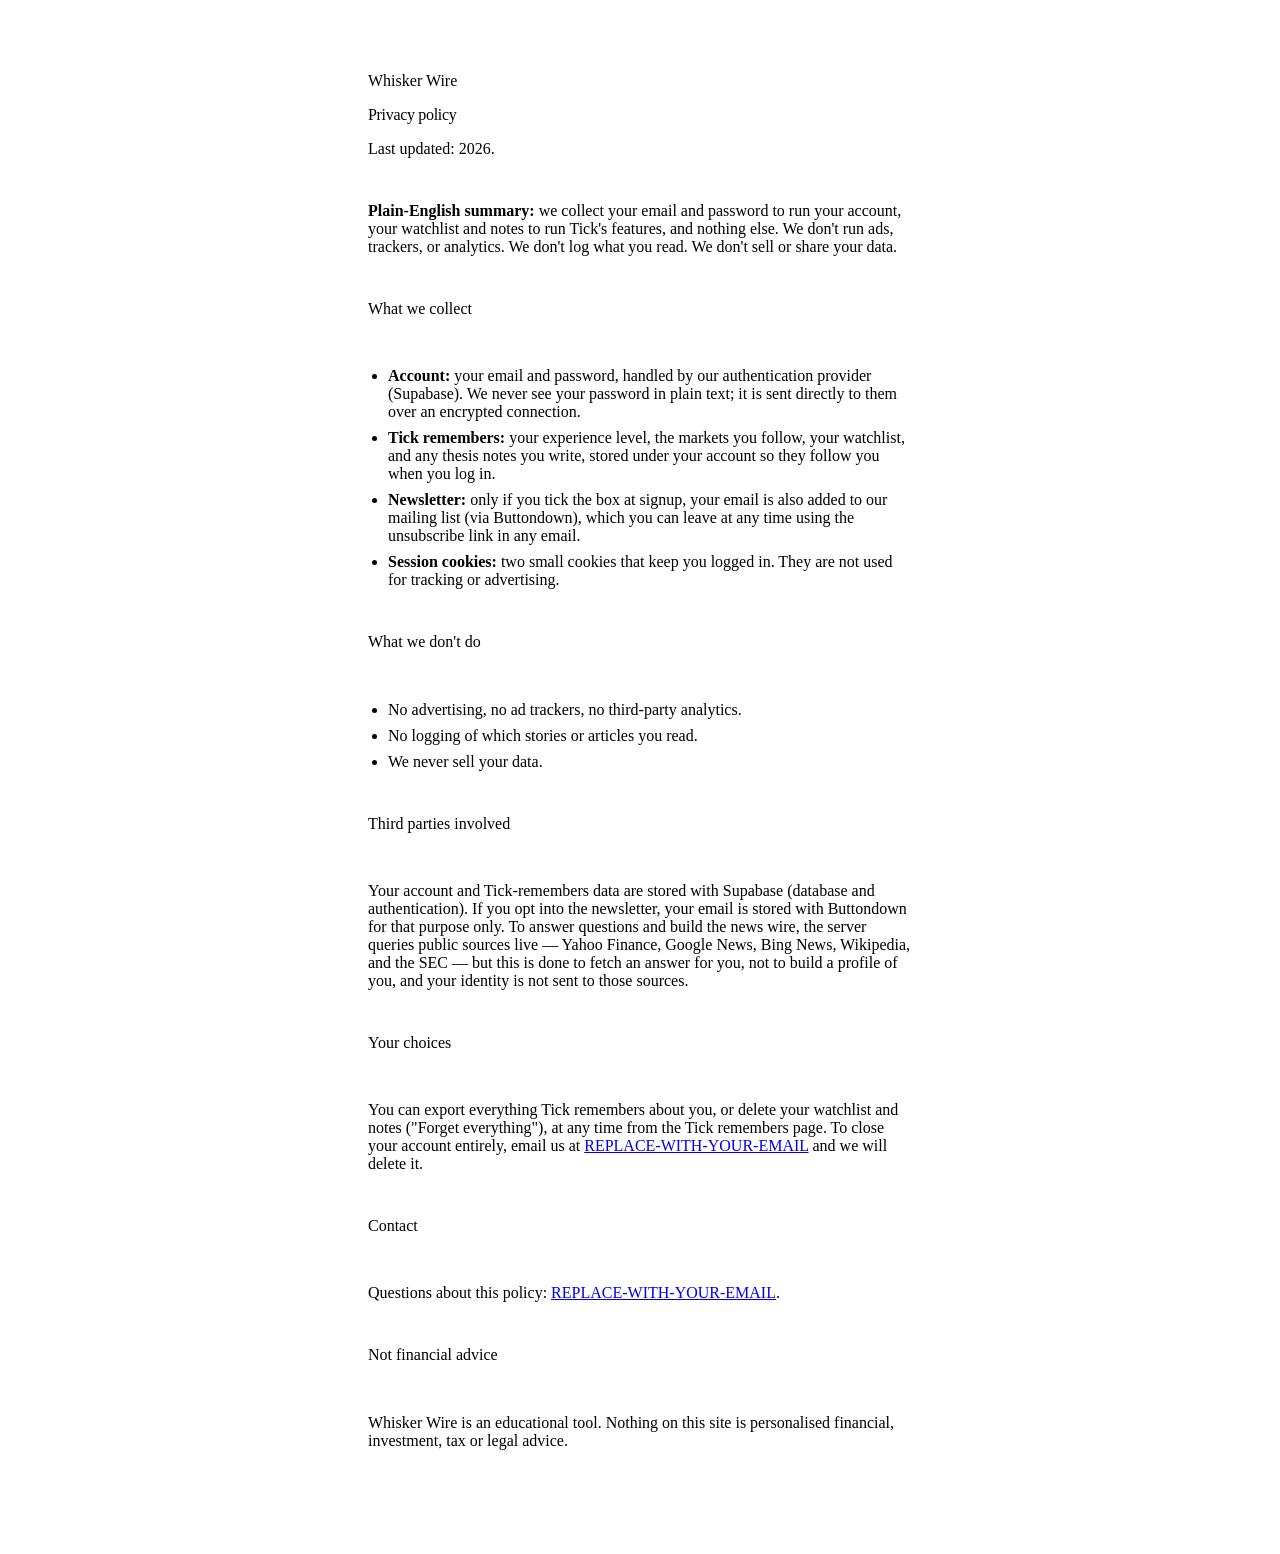
==== whisker-wire/web/privacy.html @ 2a083d25 "Add optional free-account mode with a soft signup gate Adds a hosted mode (Supabase auth + Postgres," ====
<!doctype html>
<html lang="en">
<head>
<meta charset="utf-8">
<meta name="viewport" content="width=device-width, initial-scale=1">
<title>Privacy — Whisker Wire</title>
<link rel="stylesheet" href="https://fonts.googleapis.com/css2?family=Bricolage+Grotesque:opsz,wght@12..96,500..800&family=Newsreader:ital,opsz,wght@0,6..72,400..600;1,6..72,400..500&display=swap">
<link rel="stylesheet" href="/styles.css">
</head>
<body>
<div class="wrap" style="max-width:68ch;margin:0 auto;padding:48px 24px 80px;">
  <p class="eyebrow">Whisker Wire</p>
  <h1 style="font:800 34px var(--f-display);letter-spacing:-.02em;margin-bottom:8px;">Privacy policy</h1>
  <p class="small" style="margin-bottom:28px;">Last updated: <!-- UPDATE THIS DATE WHEN YOU PUBLISH --> 2026.</p>

  <div style="font:400 17px/1.65 var(--f-read);display:grid;gap:20px;">
    <p><strong>Plain-English summary:</strong> we collect your email and password to run your account, your watchlist and notes to run Tick's features, and nothing else. We don't run ads, trackers, or analytics. We don't log what you read. We don't sell or share your data.</p>

    <h2 style="font:800 20px var(--f-display);margin-top:8px;">What we collect</h2>
    <ul style="padding-left:20px;display:grid;gap:8px;">
      <li><strong>Account:</strong> your email and password, handled by our authentication provider (Supabase). We never see your password in plain text; it is sent directly to them over an encrypted connection.</li>
      <li><strong>Tick remembers:</strong> your experience level, the markets you follow, your watchlist, and any thesis notes you write, stored under your account so they follow you when you log in.</li>
      <li><strong>Newsletter:</strong> only if you tick the box at signup, your email is also added to our mailing list (via Buttondown), which you can leave at any time using the unsubscribe link in any email.</li>
      <li><strong>Session cookies:</strong> two small cookies that keep you logged in. They are not used for tracking or advertising.</li>
    </ul>

    <h2 style="font:800 20px var(--f-display);margin-top:8px;">What we don't do</h2>
    <ul style="padding-left:20px;display:grid;gap:8px;">
      <li>No advertising, no ad trackers, no third-party analytics.</li>
      <li>No logging of which stories or articles you read.</li>
      <li>We never sell your data.</li>
    </ul>

    <h2 style="font:800 20px var(--f-display);margin-top:8px;">Third parties involved</h2>
    <p>Your account and Tick-remembers data are stored with Supabase (database and authentication). If you opt into the newsletter, your email is stored with Buttondown for that purpose only. To answer questions and build the news wire, the server queries public sources live — Yahoo Finance, Google News, Bing News, Wikipedia, and the SEC — but this is done to fetch an answer for you, not to build a profile of you, and your identity is not sent to those sources.</p>

    <h2 style="font:800 20px var(--f-display);margin-top:8px;">Your choices</h2>
    <p>You can export everything Tick remembers about you, or delete your watchlist and notes ("Forget everything"), at any time from the Tick remembers page. To close your account entirely, email us at <a href="mailto:REPLACE-WITH-YOUR-EMAIL">REPLACE-WITH-YOUR-EMAIL</a> and we will delete it.</p>

    <h2 style="font:800 20px var(--f-display);margin-top:8px;">Contact</h2>
    <p>Questions about this policy: <a href="mailto:REPLACE-WITH-YOUR-EMAIL">REPLACE-WITH-YOUR-EMAIL</a>.</p>

    <h2 style="font:800 20px var(--f-display);margin-top:8px;">Not financial advice</h2>
    <p>Whisker Wire is an educational tool. Nothing on this site is personalised financial, investment, tax or legal advice.</p>
  </div>
</div>
</body>
</html>
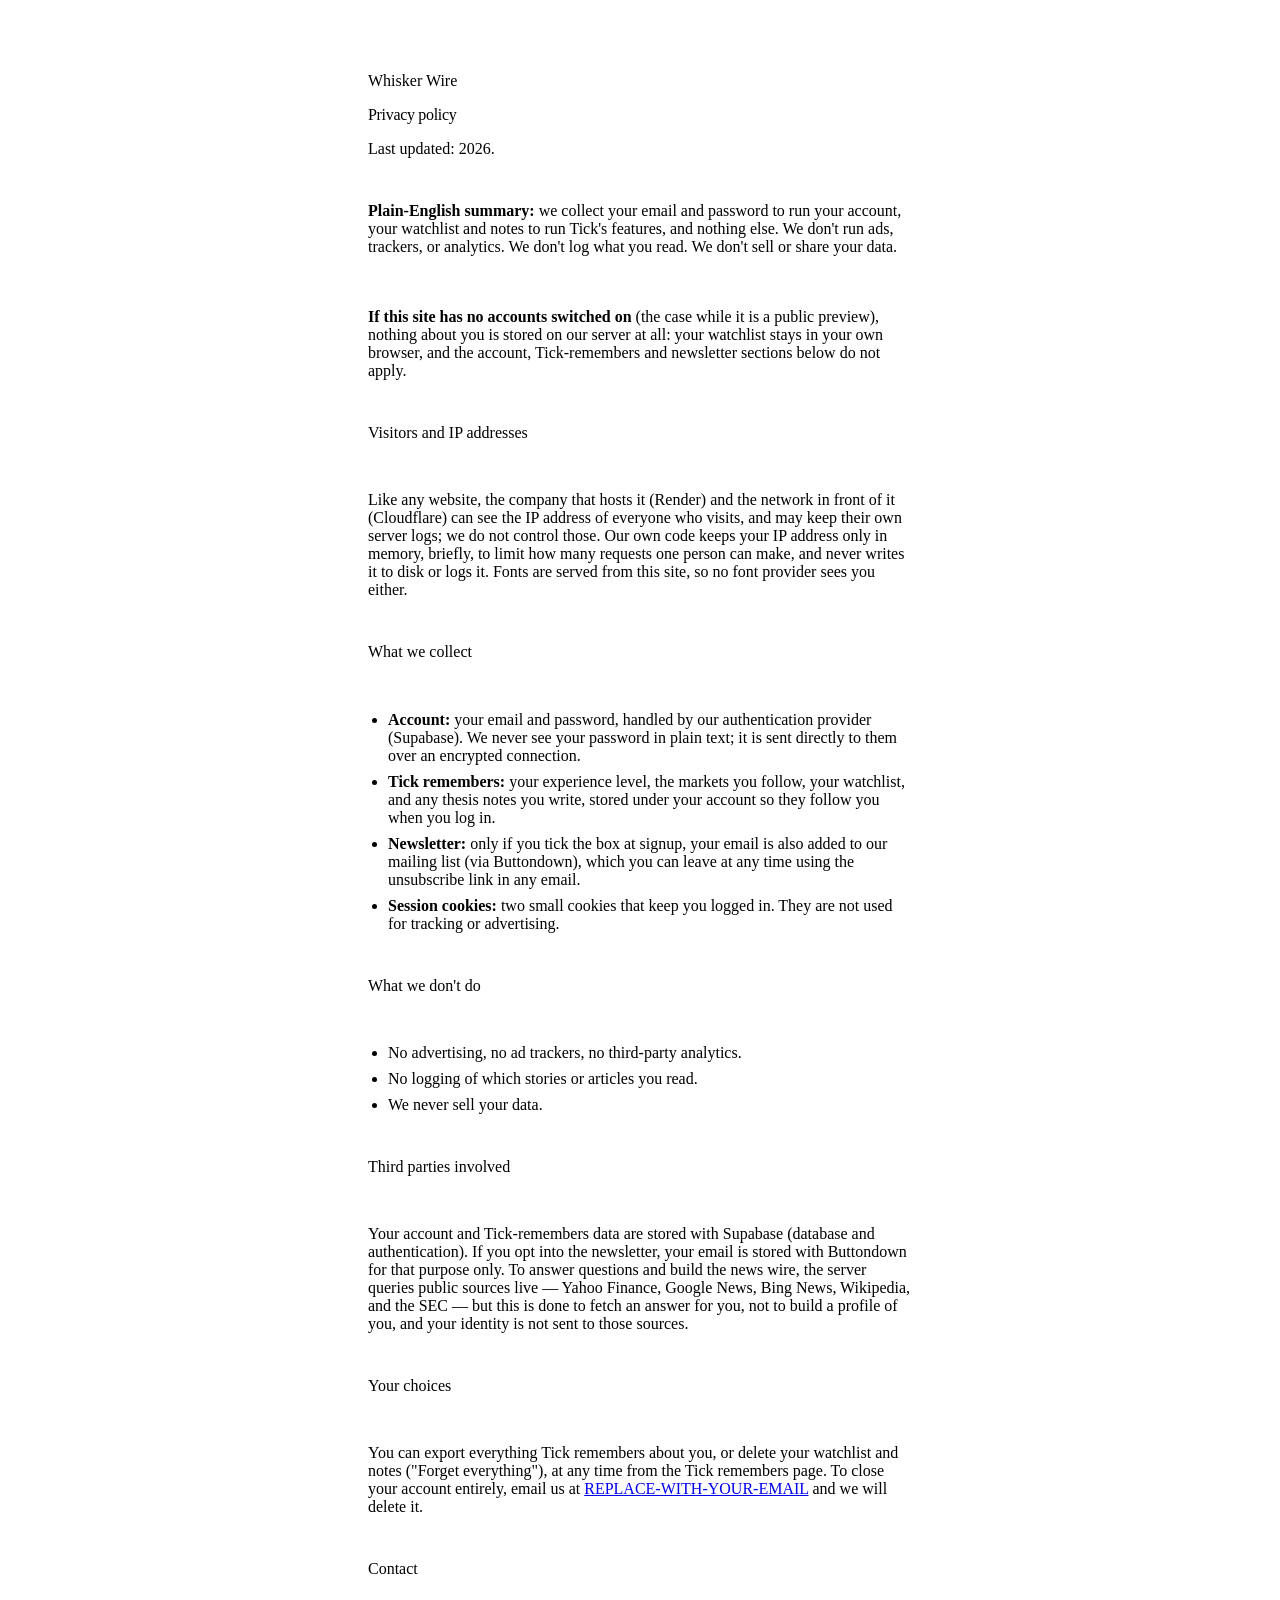
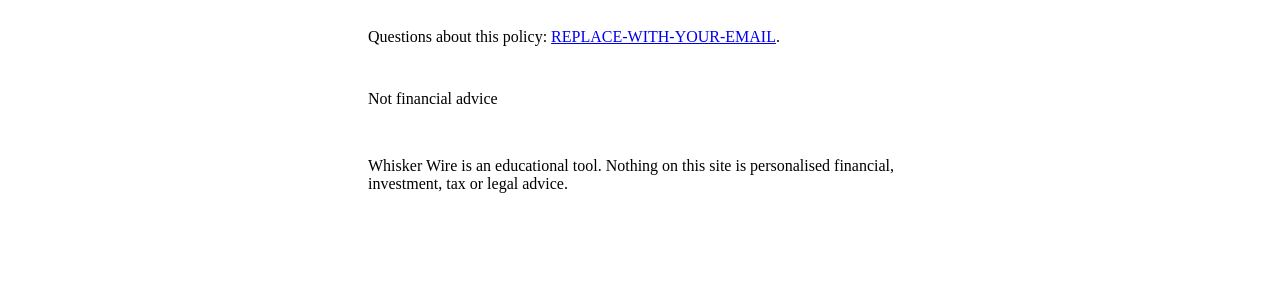
==== commit 26a7a107: "Harden the public deployment: no shared notes, unforgeable rate-limit IP, connection limits, self-ho" ====
--- a/whisker-wire/web/privacy.html
+++ b/whisker-wire/web/privacy.html
@@ -4,7 +4,7 @@
 <meta charset="utf-8">
 <meta name="viewport" content="width=device-width, initial-scale=1">
 <title>Privacy — Whisker Wire</title>
-<link rel="stylesheet" href="https://fonts.googleapis.com/css2?family=Bricolage+Grotesque:opsz,wght@12..96,500..800&family=Newsreader:ital,opsz,wght@0,6..72,400..600;1,6..72,400..500&display=swap">
+<link rel="stylesheet" href="/fonts.css">
 <link rel="stylesheet" href="/styles.css">
 </head>
 <body>
@@ -15,6 +15,11 @@
 
   <div style="font:400 17px/1.65 var(--f-read);display:grid;gap:20px;">
     <p><strong>Plain-English summary:</strong> we collect your email and password to run your account, your watchlist and notes to run Tick's features, and nothing else. We don't run ads, trackers, or analytics. We don't log what you read. We don't sell or share your data.</p>
+
+    <p><strong>If this site has no accounts switched on</strong> (the case while it is a public preview), nothing about you is stored on our server at all: your watchlist stays in your own browser, and the account, Tick-remembers and newsletter sections below do not apply.</p>
+
+    <h2 style="font:800 20px var(--f-display);margin-top:8px;">Visitors and IP addresses</h2>
+    <p>Like any website, the company that hosts it (Render) and the network in front of it (Cloudflare) can see the IP address of everyone who visits, and may keep their own server logs; we do not control those. Our own code keeps your IP address only in memory, briefly, to limit how many requests one person can make, and never writes it to disk or logs it. Fonts are served from this site, so no font provider sees you either.</p>
 
     <h2 style="font:800 20px var(--f-display);margin-top:8px;">What we collect</h2>
     <ul style="padding-left:20px;display:grid;gap:8px;">
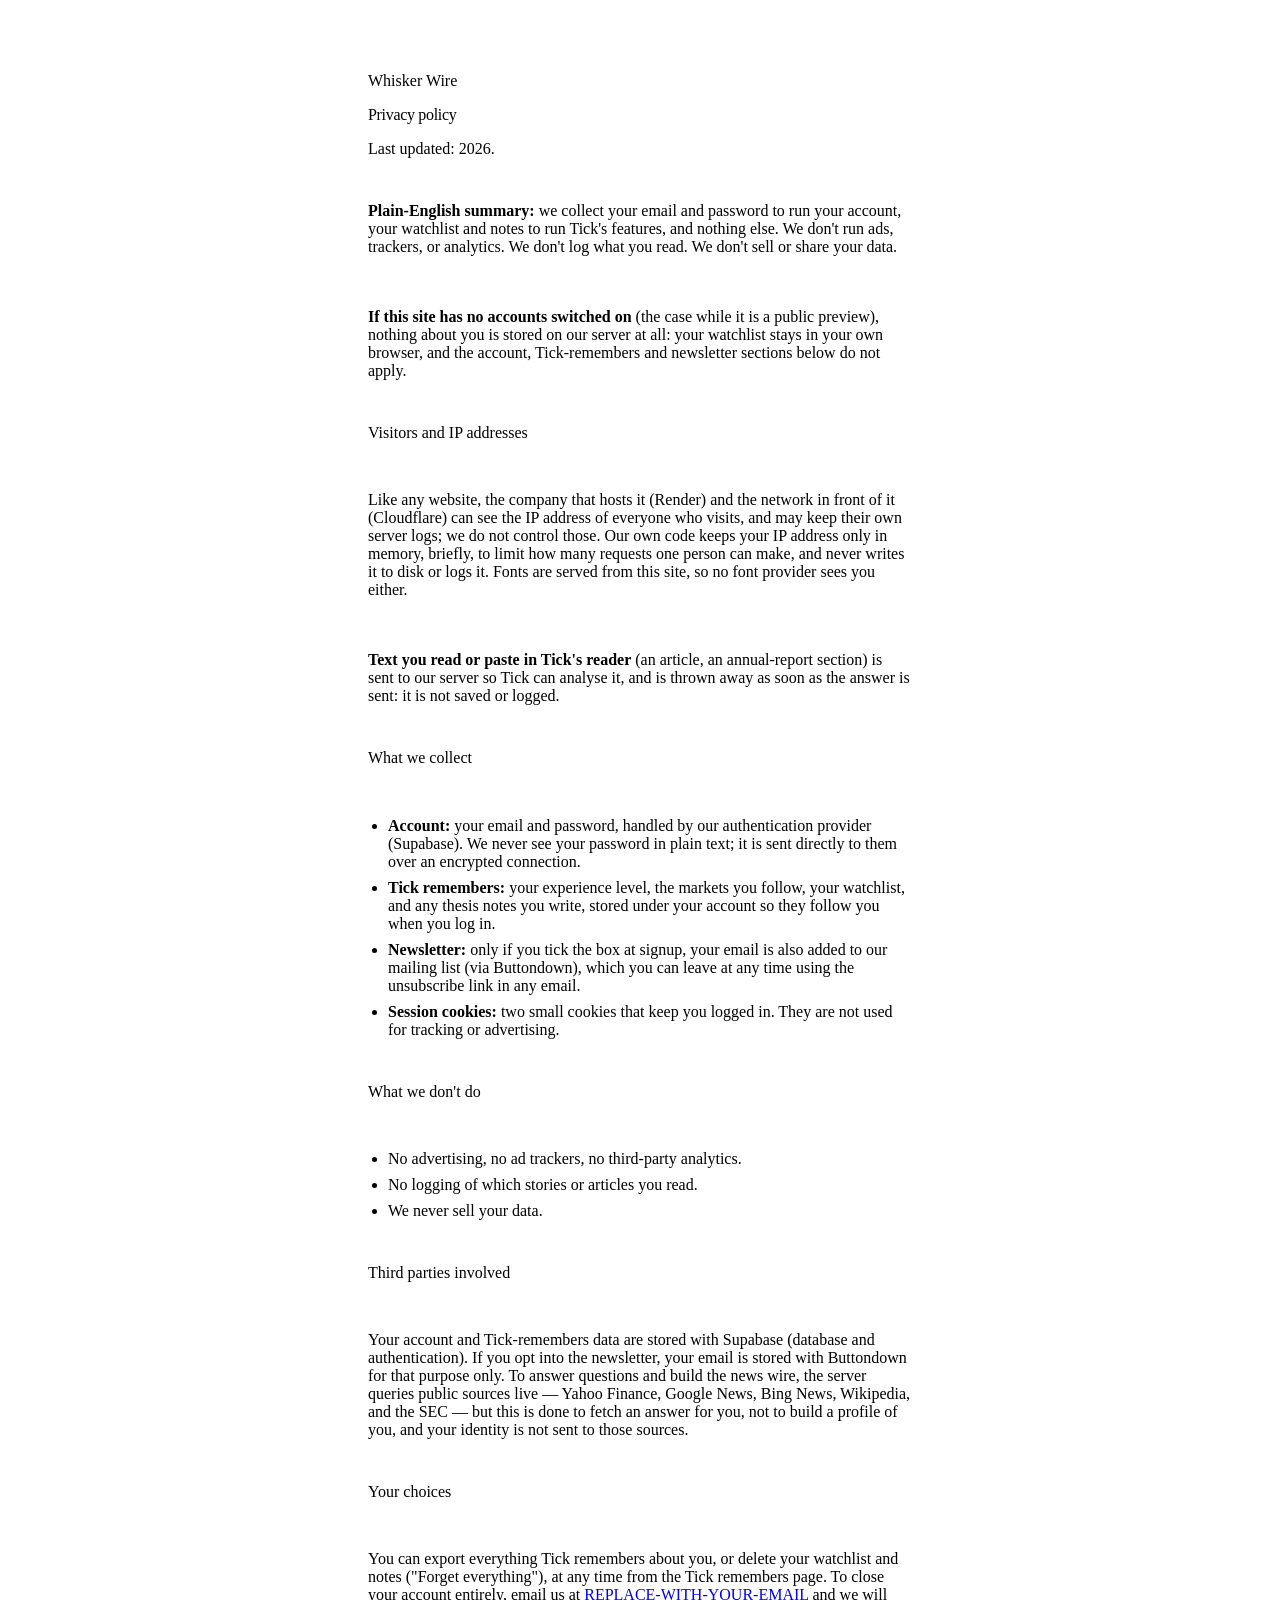
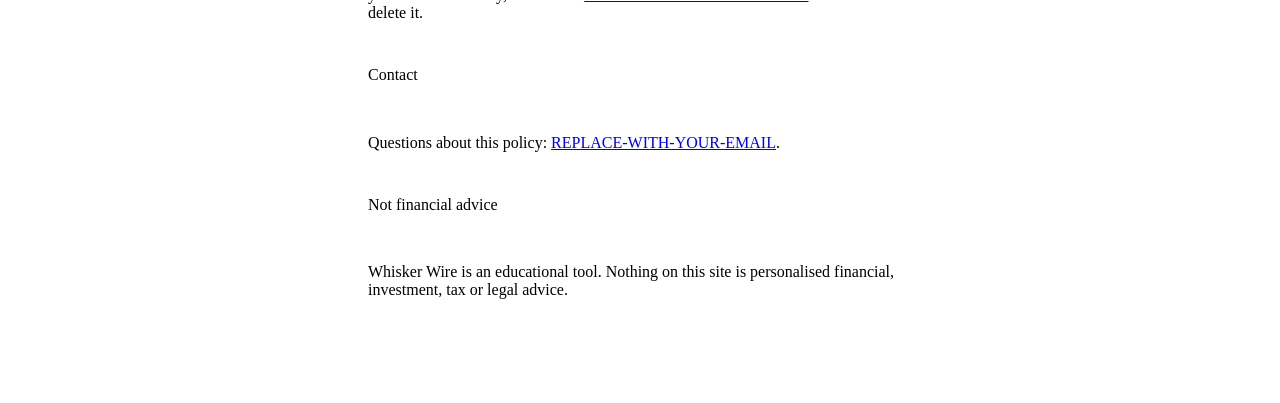
==== commit 82e29ebe: "Add Tick's profit lens: looking back vs looking ahead, and what moves profit For any text about a co" ====
--- a/whisker-wire/web/privacy.html
+++ b/whisker-wire/web/privacy.html
@@ -20,6 +20,8 @@
 
     <h2 style="font:800 20px var(--f-display);margin-top:8px;">Visitors and IP addresses</h2>
     <p>Like any website, the company that hosts it (Render) and the network in front of it (Cloudflare) can see the IP address of everyone who visits, and may keep their own server logs; we do not control those. Our own code keeps your IP address only in memory, briefly, to limit how many requests one person can make, and never writes it to disk or logs it. Fonts are served from this site, so no font provider sees you either.</p>
+
+    <p><strong>Text you read or paste in Tick's reader</strong> (an article, an annual-report section) is sent to our server so Tick can analyse it, and is thrown away as soon as the answer is sent: it is not saved or logged.</p>
 
     <h2 style="font:800 20px var(--f-display);margin-top:8px;">What we collect</h2>
     <ul style="padding-left:20px;display:grid;gap:8px;">
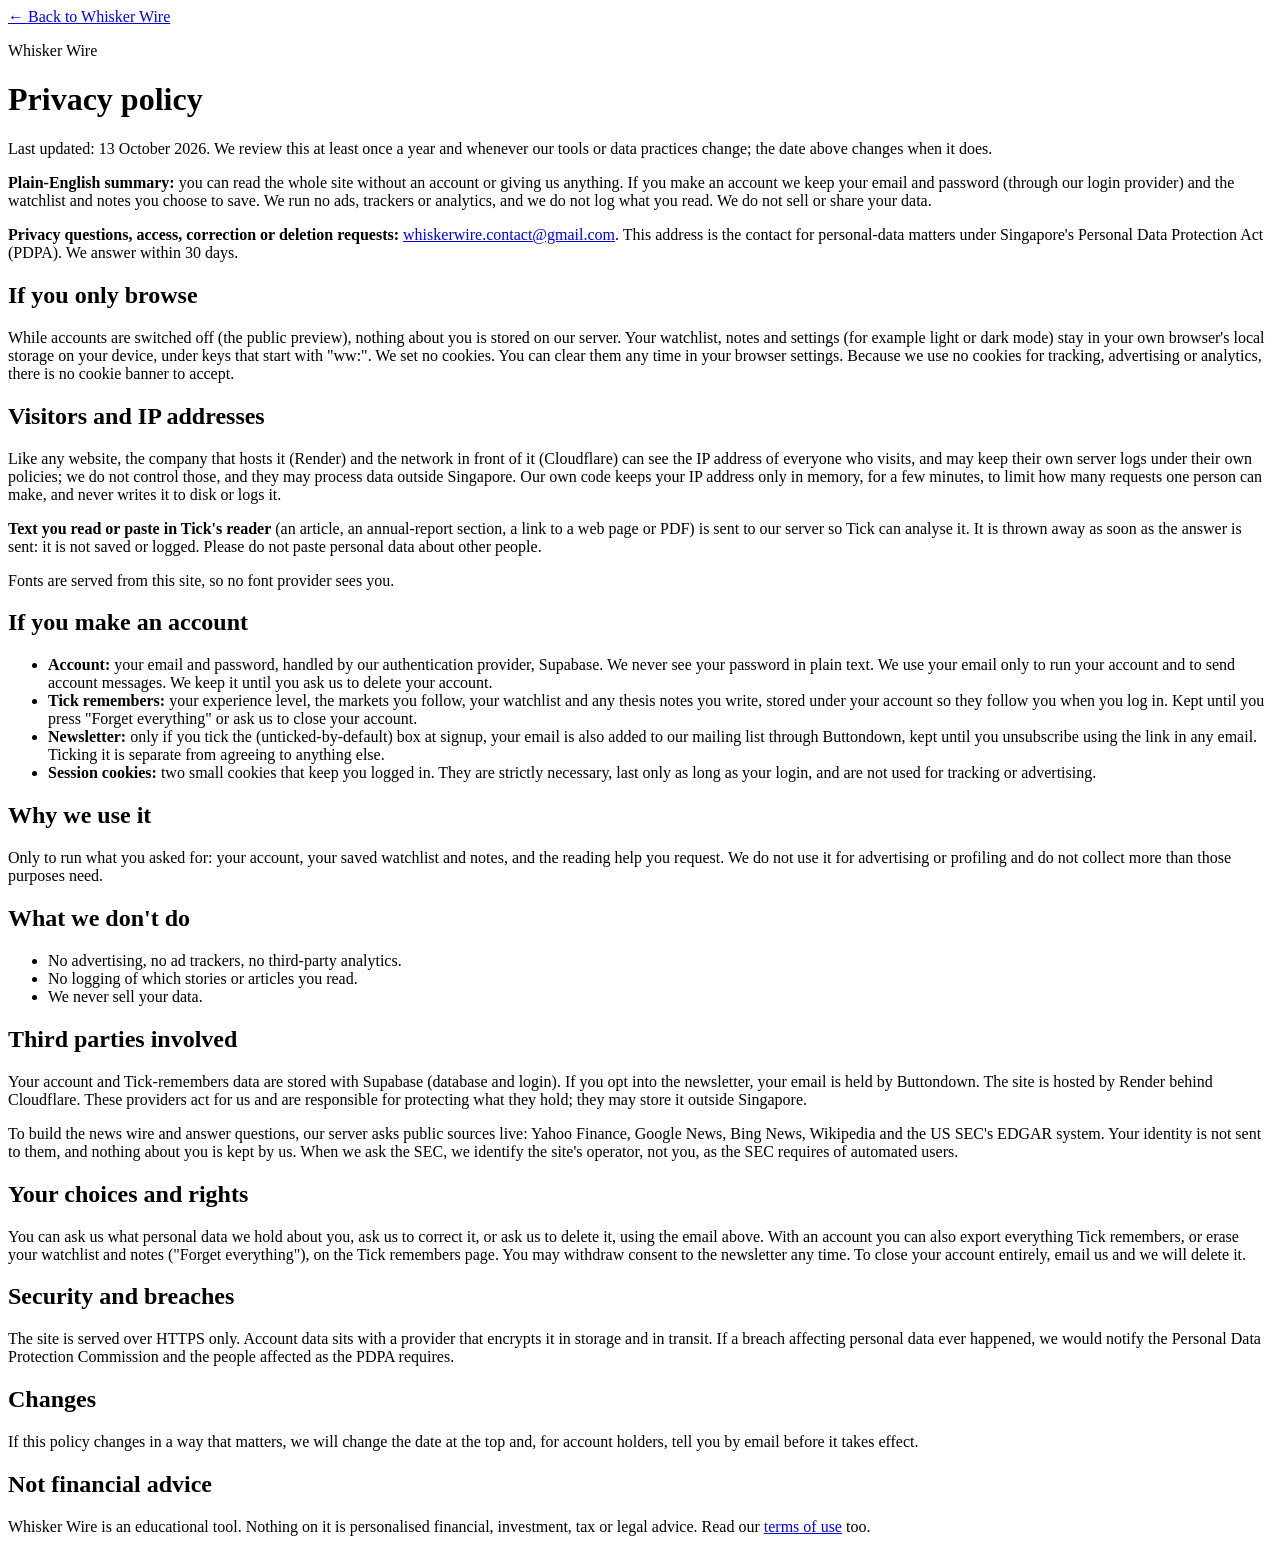
==== commit 9c6176dc: "Legal pages: terms of use, fuller PDPA privacy policy, site footer and risk notes, HSTS The privacy " ====
--- a/whisker-wire/web/privacy.html
+++ b/whisker-wire/web/privacy.html
@@ -8,48 +8,57 @@
 <link rel="stylesheet" href="/styles.css">
 </head>
 <body>
-<div class="wrap" style="max-width:68ch;margin:0 auto;padding:48px 24px 80px;">
+<main class="legal">
+  <a class="back" href="/">&larr; Back to Whisker Wire</a>
   <p class="eyebrow">Whisker Wire</p>
-  <h1 style="font:800 34px var(--f-display);letter-spacing:-.02em;margin-bottom:8px;">Privacy policy</h1>
-  <p class="small" style="margin-bottom:28px;">Last updated: <!-- UPDATE THIS DATE WHEN YOU PUBLISH --> 2026.</p>
+  <h1>Privacy policy</h1>
+  <p class="small">Last updated: 13 October 2026. We review this at least once a year and whenever our tools or data practices change; the date above changes when it does.</p>
 
-  <div style="font:400 17px/1.65 var(--f-read);display:grid;gap:20px;">
-    <p><strong>Plain-English summary:</strong> we collect your email and password to run your account, your watchlist and notes to run Tick's features, and nothing else. We don't run ads, trackers, or analytics. We don't log what you read. We don't sell or share your data.</p>
+  <p><strong>Plain-English summary:</strong> you can read the whole site without an account or giving us anything. If you make an account we keep your email and password (through our login provider) and the watchlist and notes you choose to save. We run no ads, trackers or analytics, and we do not log what you read. We do not sell or share your data.</p>
 
-    <p><strong>If this site has no accounts switched on</strong> (the case while it is a public preview), nothing about you is stored on our server at all: your watchlist stays in your own browser, and the account, Tick-remembers and newsletter sections below do not apply.</p>
+  <p class="note"><strong>Privacy questions, access, correction or deletion requests:</strong> <a href="mailto:whiskerwire.contact@gmail.com">whiskerwire.contact@gmail.com</a>. This address is the contact for personal-data matters under Singapore's Personal Data Protection Act (PDPA). We answer within 30 days.</p>
 
-    <h2 style="font:800 20px var(--f-display);margin-top:8px;">Visitors and IP addresses</h2>
-    <p>Like any website, the company that hosts it (Render) and the network in front of it (Cloudflare) can see the IP address of everyone who visits, and may keep their own server logs; we do not control those. Our own code keeps your IP address only in memory, briefly, to limit how many requests one person can make, and never writes it to disk or logs it. Fonts are served from this site, so no font provider sees you either.</p>
+  <h2>If you only browse</h2>
+  <p>While accounts are switched off (the public preview), nothing about you is stored on our server. Your watchlist, notes and settings (for example light or dark mode) stay in your own browser's local storage on your device, under keys that start with "ww:". We set no cookies. You can clear them any time in your browser settings. Because we use no cookies for tracking, advertising or analytics, there is no cookie banner to accept.</p>
 
-    <p><strong>Text you read or paste in Tick's reader</strong> (an article, an annual-report section) is sent to our server so Tick can analyse it, and is thrown away as soon as the answer is sent: it is not saved or logged.</p>
+  <h2>Visitors and IP addresses</h2>
+  <p>Like any website, the company that hosts it (Render) and the network in front of it (Cloudflare) can see the IP address of everyone who visits, and may keep their own server logs under their own policies; we do not control those, and they may process data outside Singapore. Our own code keeps your IP address only in memory, for a few minutes, to limit how many requests one person can make, and never writes it to disk or logs it.</p>
+  <p><strong>Text you read or paste in Tick's reader</strong> (an article, an annual-report section, a link to a web page or PDF) is sent to our server so Tick can analyse it. It is thrown away as soon as the answer is sent: it is not saved or logged. Please do not paste personal data about other people.</p>
+  <p>Fonts are served from this site, so no font provider sees you.</p>
 
-    <h2 style="font:800 20px var(--f-display);margin-top:8px;">What we collect</h2>
-    <ul style="padding-left:20px;display:grid;gap:8px;">
-      <li><strong>Account:</strong> your email and password, handled by our authentication provider (Supabase). We never see your password in plain text; it is sent directly to them over an encrypted connection.</li>
-      <li><strong>Tick remembers:</strong> your experience level, the markets you follow, your watchlist, and any thesis notes you write, stored under your account so they follow you when you log in.</li>
-      <li><strong>Newsletter:</strong> only if you tick the box at signup, your email is also added to our mailing list (via Buttondown), which you can leave at any time using the unsubscribe link in any email.</li>
-      <li><strong>Session cookies:</strong> two small cookies that keep you logged in. They are not used for tracking or advertising.</li>
-    </ul>
+  <h2>If you make an account</h2>
+  <ul>
+    <li><strong>Account:</strong> your email and password, handled by our authentication provider, Supabase. We never see your password in plain text. We use your email only to run your account and to send account messages. We keep it until you ask us to delete your account.</li>
+    <li><strong>Tick remembers:</strong> your experience level, the markets you follow, your watchlist and any thesis notes you write, stored under your account so they follow you when you log in. Kept until you press "Forget everything" or ask us to close your account.</li>
+    <li><strong>Newsletter:</strong> only if you tick the (unticked-by-default) box at signup, your email is also added to our mailing list through Buttondown, kept until you unsubscribe using the link in any email. Ticking it is separate from agreeing to anything else.</li>
+    <li><strong>Session cookies:</strong> two small cookies that keep you logged in. They are strictly necessary, last only as long as your login, and are not used for tracking or advertising.</li>
+  </ul>
 
-    <h2 style="font:800 20px var(--f-display);margin-top:8px;">What we don't do</h2>
-    <ul style="padding-left:20px;display:grid;gap:8px;">
-      <li>No advertising, no ad trackers, no third-party analytics.</li>
-      <li>No logging of which stories or articles you read.</li>
-      <li>We never sell your data.</li>
-    </ul>
+  <h2>Why we use it</h2>
+  <p>Only to run what you asked for: your account, your saved watchlist and notes, and the reading help you request. We do not use it for advertising or profiling and do not collect more than those purposes need.</p>
 
-    <h2 style="font:800 20px var(--f-display);margin-top:8px;">Third parties involved</h2>
-    <p>Your account and Tick-remembers data are stored with Supabase (database and authentication). If you opt into the newsletter, your email is stored with Buttondown for that purpose only. To answer questions and build the news wire, the server queries public sources live — Yahoo Finance, Google News, Bing News, Wikipedia, and the SEC — but this is done to fetch an answer for you, not to build a profile of you, and your identity is not sent to those sources.</p>
+  <h2>What we don't do</h2>
+  <ul>
+    <li>No advertising, no ad trackers, no third-party analytics.</li>
+    <li>No logging of which stories or articles you read.</li>
+    <li>We never sell your data.</li>
+  </ul>
 
-    <h2 style="font:800 20px var(--f-display);margin-top:8px;">Your choices</h2>
-    <p>You can export everything Tick remembers about you, or delete your watchlist and notes ("Forget everything"), at any time from the Tick remembers page. To close your account entirely, email us at <a href="mailto:REPLACE-WITH-YOUR-EMAIL">REPLACE-WITH-YOUR-EMAIL</a> and we will delete it.</p>
+  <h2>Third parties involved</h2>
+  <p>Your account and Tick-remembers data are stored with Supabase (database and login). If you opt into the newsletter, your email is held by Buttondown. The site is hosted by Render behind Cloudflare. These providers act for us and are responsible for protecting what they hold; they may store it outside Singapore.</p>
+  <p>To build the news wire and answer questions, our server asks public sources live: Yahoo Finance, Google News, Bing News, Wikipedia and the US SEC's EDGAR system. Your identity is not sent to them, and nothing about you is kept by us. When we ask the SEC, we identify the site's operator, not you, as the SEC requires of automated users.</p>
 
-    <h2 style="font:800 20px var(--f-display);margin-top:8px;">Contact</h2>
-    <p>Questions about this policy: <a href="mailto:REPLACE-WITH-YOUR-EMAIL">REPLACE-WITH-YOUR-EMAIL</a>.</p>
+  <h2>Your choices and rights</h2>
+  <p>You can ask us what personal data we hold about you, ask us to correct it, or ask us to delete it, using the email above. With an account you can also export everything Tick remembers, or erase your watchlist and notes ("Forget everything"), on the Tick remembers page. You may withdraw consent to the newsletter any time. To close your account entirely, email us and we will delete it.</p>
 
-    <h2 style="font:800 20px var(--f-display);margin-top:8px;">Not financial advice</h2>
-    <p>Whisker Wire is an educational tool. Nothing on this site is personalised financial, investment, tax or legal advice.</p>
-  </div>
-</div>
+  <h2>Security and breaches</h2>
+  <p>The site is served over HTTPS only. Account data sits with a provider that encrypts it in storage and in transit. If a breach affecting personal data ever happened, we would notify the Personal Data Protection Commission and the people affected as the PDPA requires.</p>
+
+  <h2>Changes</h2>
+  <p>If this policy changes in a way that matters, we will change the date at the top and, for account holders, tell you by email before it takes effect.</p>
+
+  <h2>Not financial advice</h2>
+  <p>Whisker Wire is an educational tool. Nothing on it is personalised financial, investment, tax or legal advice. Read our <a href="/terms.html">terms of use</a> too.</p>
+</main>
 </body>
 </html>
